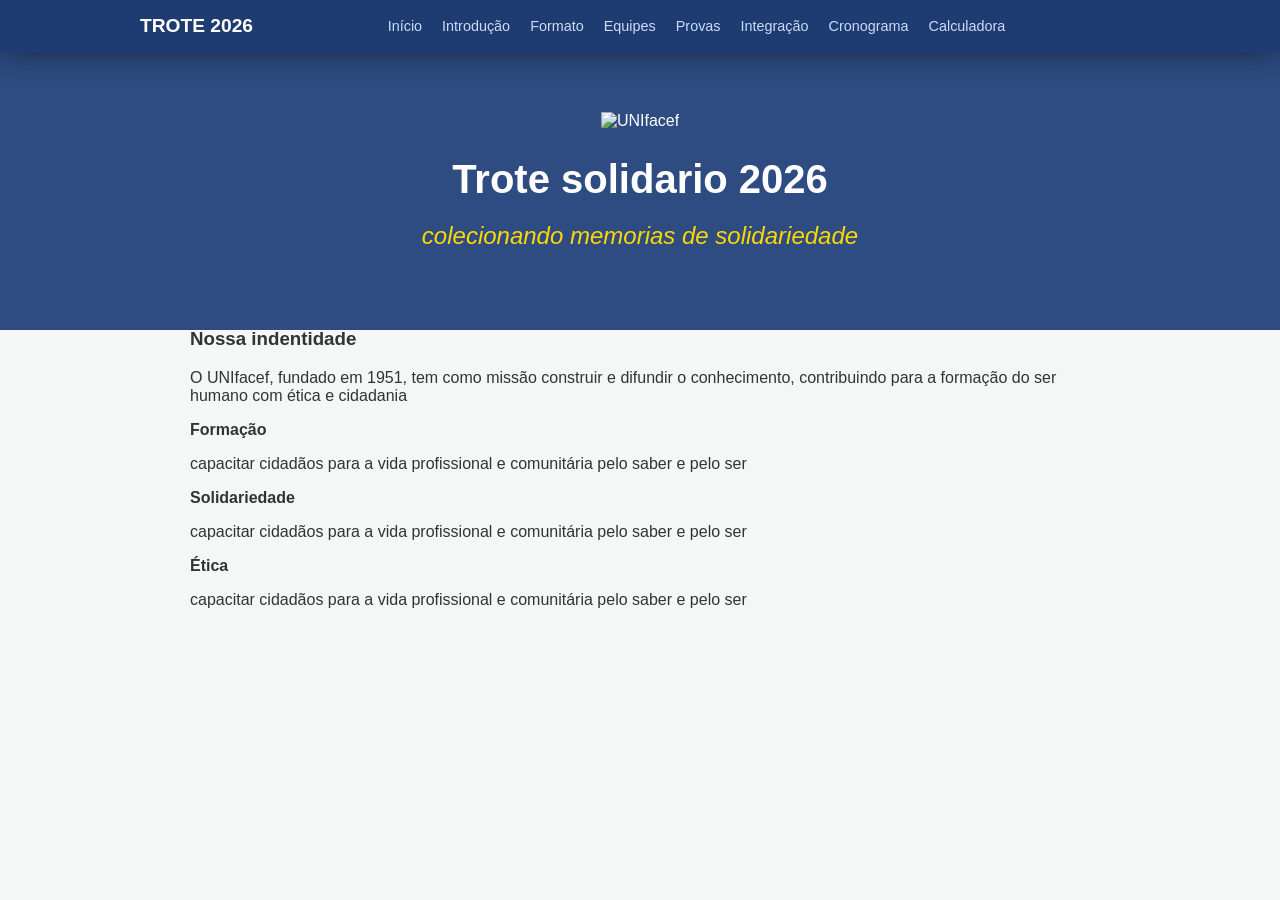
==== index.html @ 53174a30 "mudanças 1.0" ====
<!DOCTYPE html>
<html lang="pt-br">
<head>
    <meta charset="UTF-8">
    <meta name="viewport" content="width=device-width, initial-scale=1.0">
    <link rel="stylesheet" href="style.css">
    <title>Trole Facef</title>
</head>
<body>
    <nav class="Menu"> <!--menu de navegação-->
        <div class="menu-conteiner">
            <a href="index.html" class="menu-logo">Trote 2026</a>
            <ul class="lista">
                <li> <a href="index.html">Início</a></li>
                <li> <a href="introdução.html">Introdução</a></li>
                <li> <a href="formato.html">Formato</a></li>
                <li> <a href="equipes.html">Equipes</a></li>
                <li> <a href="provas.html">Provas</a></li>
                <LI> <a href="integração.html">Integração</a></LI>
                <li> <a href="cronograma.html">Cronograma</a></li>
                <li> <a href="calculadora.html">Calculadora</a></li>
            </ul>
        </div>
    </nav>
    <header><!--cabeçado lindo-->
        <div class="cabecalho">
            <img src="trote.jpeg" alt="UNIfacef" class="cabecalho-logo">
            <h1>Trote solidario 2026</h1>
            <h2>colecionando memorias de solidariedade</h2>
        </div>
    </header>
    <main class="principal"> 
        <section class="missao-valores">
        
            <h3>Nossa indentidade</h3>
            <p>O UNIfacef, fundado em 1951, tem como missão construir e difundir o conhecimento, contribuindo para a formação do ser humano com ética e cidadania</p>
        <div class="pilares-conteiner">
            <div class="pillar">
                <strong>Formação</strong>
                <p>capacitar cidadãos para a vida profissional e comunitária pelo saber e pelo ser</p>
            </div>
            
            <div class="pillar">
                <strong>Solidariedade</strong>
                <p>capacitar cidadãos para a vida profissional e comunitária pelo saber e pelo ser</p>
            </div>
   
             <div class="pillar">
                <strong>Ética</strong>
                <p>capacitar cidadãos para a vida profissional e comunitária pelo saber e pelo ser</p>
            </div>
        </div>
        </section>
        <section>

        </section>
    </main>
</body>
</html>
---- style.css ----
body {
    margin: 0;
    font-family: 'Segoe UI',sans-serif;
    background-color: #f4f7f6; color: #333;
}
.Menu {
    background-color: #1e3c72;
    padding: 15px 0;
    position: sticky; /*menu fica em cima*/
    top: 0; /*menu fica em cima*/
    z-index: 1000; /*camada mil(sempre por cima dos outros)*/
    box-shadow: 0 2px 30px rgba(0, 0, 0, 0.466); /*sombra*/
}
.menu-conteiner {
    max-width: 1000px;
    margin: 0 auto;
    display: flex;
    justify-content: space-between;
    align-items: center;
    padding: 0 20px;
}
.menu-logo {
    color: white;
    text-decoration: none;/*tira o negrito*/
    font-weight: bold; /*negrito*/
    font-size: 1.2rem;/* 1.2 vezes 16px*/
    text-transform: uppercase; /*letra maiusculo*/
}
.lista{
    list-style: none; /*remove as bolinhas*/
    margin: 0 auto;
    display: flex;
    gap: 20px;
    padding: 0;
}
.lista a{
    color: #cbdcf7;
    font-size: 0.9rem;
    font-weight: 500;
    text-decoration: none;
    transition: color 0.3s;
}
.lista a:hover {
    color: #ffffff;
}
.cabecalho {
    background-color: #2e4c82;
    color: white;
    padding: 60px 20px;
    text-align: center;
}

.cabecalho h1{
    font-size: 2.5rem;
    margin-bottom: 5px;
}

.cabecalho h2{
    font-weight: 300;
    font-style: italic;
    color: #ffd700;
}
.principal {
    max-width: 900px;
    margin: -40px auto 40px;/*sobe o bagui, altura, largura*/
    padding: 20px;
    
}
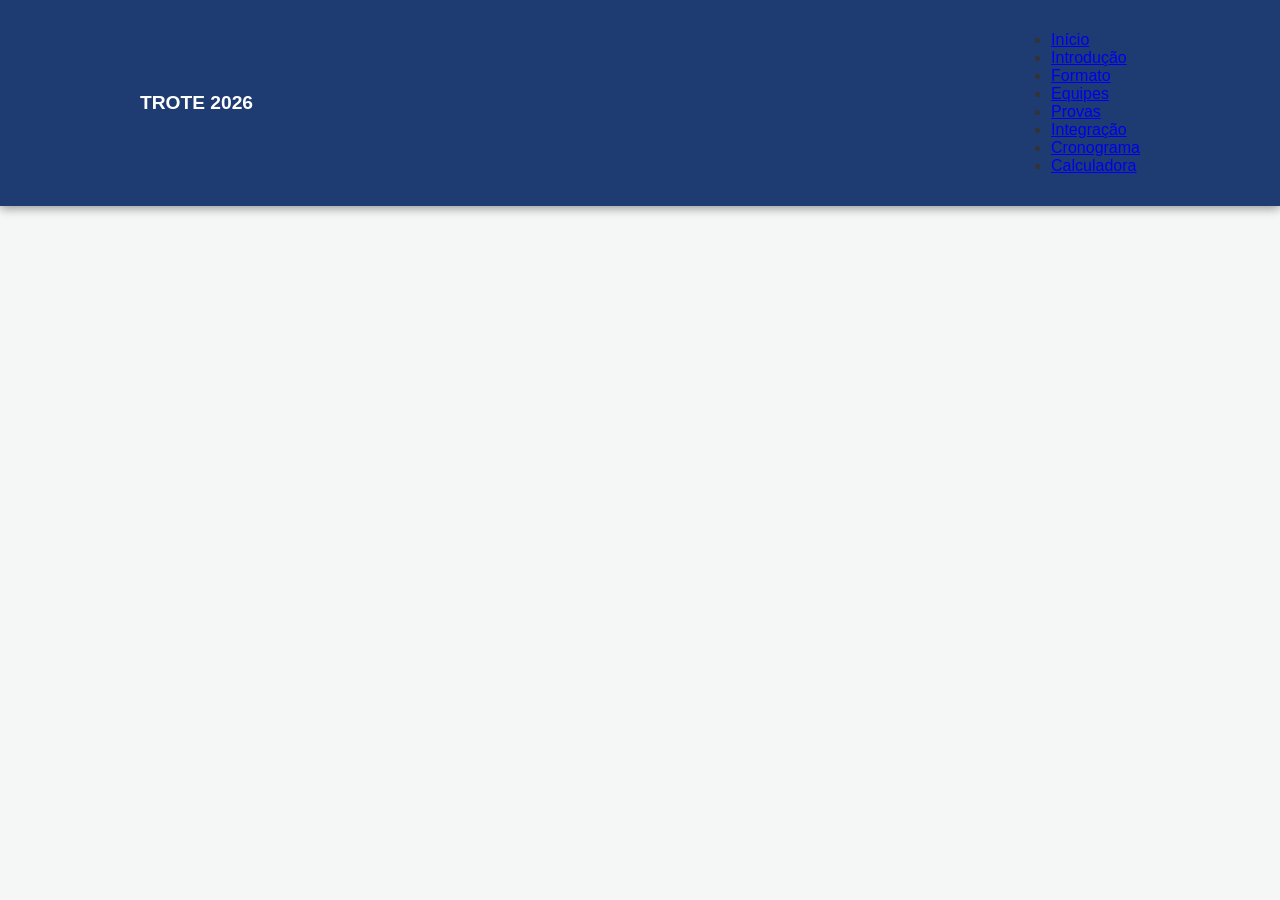
==== commit 21b235a8: "Merge branch 'master' of https://github.com/OtavioDeOctavio/001" ====
--- a/index.html
+++ b/index.html
@@ -10,8 +10,8 @@
     <nav class="Menu"> <!--menu de navegação-->
         <div class="menu-conteiner">
             <a href="index.html" class="menu-logo">Trote 2026</a>
-            <ul class="lista">
-                <li> <a href="index.html">Início</a></li>
+            <ul>
+                <li> <a href="index.html" class="">Início</a></li>
                 <li> <a href="introdução.html">Introdução</a></li>
                 <li> <a href="formato.html">Formato</a></li>
                 <li> <a href="equipes.html">Equipes</a></li>
@@ -23,33 +23,10 @@
         </div>
     </nav>
     <header><!--cabeçado lindo-->
-        <div class="cabecalho">
-            <img src="trote.jpeg" alt="UNIfacef" class="cabecalho-logo">
-            <h1>Trote solidario 2026</h1>
-            <h2>colecionando memorias de solidariedade</h2>
-        </div>
     </header>
-    <main class="principal"> 
-        <section class="missao-valores">
-        
-            <h3>Nossa indentidade</h3>
-            <p>O UNIfacef, fundado em 1951, tem como missão construir e difundir o conhecimento, contribuindo para a formação do ser humano com ética e cidadania</p>
-        <div class="pilares-conteiner">
-            <div class="pillar">
-                <strong>Formação</strong>
-                <p>capacitar cidadãos para a vida profissional e comunitária pelo saber e pelo ser</p>
-            </div>
-            
-            <div class="pillar">
-                <strong>Solidariedade</strong>
-                <p>capacitar cidadãos para a vida profissional e comunitária pelo saber e pelo ser</p>
-            </div>
-   
-             <div class="pillar">
-                <strong>Ética</strong>
-                <p>capacitar cidadãos para a vida profissional e comunitária pelo saber e pelo ser</p>
-            </div>
-        </div>
+    <main> 
+        <section>
+
         </section>
         <section>
 
--- a/style.css
+++ b/style.css
@@ -9,7 +9,7 @@
     position: sticky; /*menu fica em cima*/
     top: 0; /*menu fica em cima*/
     z-index: 1000; /*camada mil(sempre por cima dos outros)*/
-    box-shadow: 0 2px 30px rgba(0, 0, 0, 0.466); /*sombra*/
+    box-shadow: 0 2px 10px rgba(0, 0, 0, 0.426); /*sombra*/
 }
 .menu-conteiner {
     max-width: 1000px;
@@ -25,44 +25,4 @@
     font-weight: bold; /*negrito*/
     font-size: 1.2rem;/* 1.2 vezes 16px*/
     text-transform: uppercase; /*letra maiusculo*/
-}
-.lista{
-    list-style: none; /*remove as bolinhas*/
-    margin: 0 auto;
-    display: flex;
-    gap: 20px;
-    padding: 0;
-}
-.lista a{
-    color: #cbdcf7;
-    font-size: 0.9rem;
-    font-weight: 500;
-    text-decoration: none;
-    transition: color 0.3s;
-}
-.lista a:hover {
-    color: #ffffff;
-}
-.cabecalho {
-    background-color: #2e4c82;
-    color: white;
-    padding: 60px 20px;
-    text-align: center;
-}
-
-.cabecalho h1{
-    font-size: 2.5rem;
-    margin-bottom: 5px;
-}
-
-.cabecalho h2{
-    font-weight: 300;
-    font-style: italic;
-    color: #ffd700;
-}
-.principal {
-    max-width: 900px;
-    margin: -40px auto 40px;/*sobe o bagui, altura, largura*/
-    padding: 20px;
-    
 }
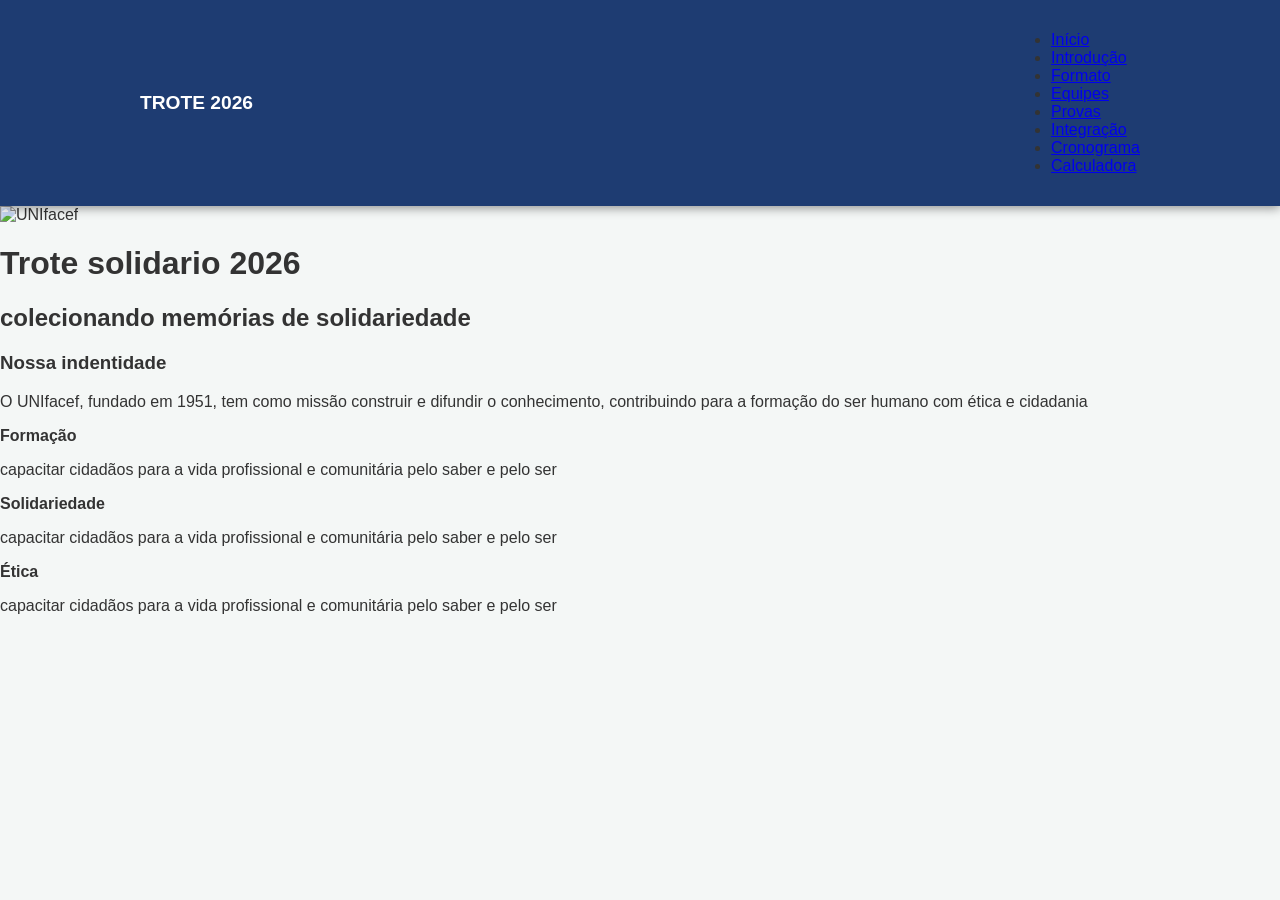
==== commit 9142cd43: "update" ====
--- a/index.html
+++ b/index.html
@@ -10,8 +10,8 @@
     <nav class="Menu"> <!--menu de navegação-->
         <div class="menu-conteiner">
             <a href="index.html" class="menu-logo">Trote 2026</a>
-            <ul>
-                <li> <a href="index.html" class="">Início</a></li>
+            <ul class="lista">
+                <li> <a href="index.html">Início</a></li>
                 <li> <a href="introdução.html">Introdução</a></li>
                 <li> <a href="formato.html">Formato</a></li>
                 <li> <a href="equipes.html">Equipes</a></li>
@@ -23,10 +23,33 @@
         </div>
     </nav>
     <header><!--cabeçado lindo-->
+        <div class="cabecalho">
+            <img src="trote.jpeg" alt="UNIfacef" class="cabecalho-logo">
+            <h1>Trote solidario 2026</h1>
+            <h2>colecionando memórias de solidariedade</h2>
+        </div>
     </header>
-    <main> 
-        <section>
-
+    <main class="principal"> 
+        <section class="missao-valores">
+        
+            <h3>Nossa indentidade</h3>
+            <p>O UNIfacef, fundado em 1951, tem como missão construir e difundir o conhecimento, contribuindo para a formação do ser humano com ética e cidadania</p>
+        <div class="pilares-conteiner">
+            <div class="pillar">
+                <strong>Formação</strong>
+                <p>capacitar cidadãos para a vida profissional e comunitária pelo saber e pelo ser</p>
+            </div>
+            
+            <div class="pillar">
+                <strong>Solidariedade</strong>
+                <p>capacitar cidadãos para a vida profissional e comunitária pelo saber e pelo ser</p>
+            </div>
+   
+             <div class="pillar">
+                <strong>Ética</strong>
+                <p>capacitar cidadãos para a vida profissional e comunitária pelo saber e pelo ser</p>
+            </div>
+        </div>
         </section>
         <section>
 
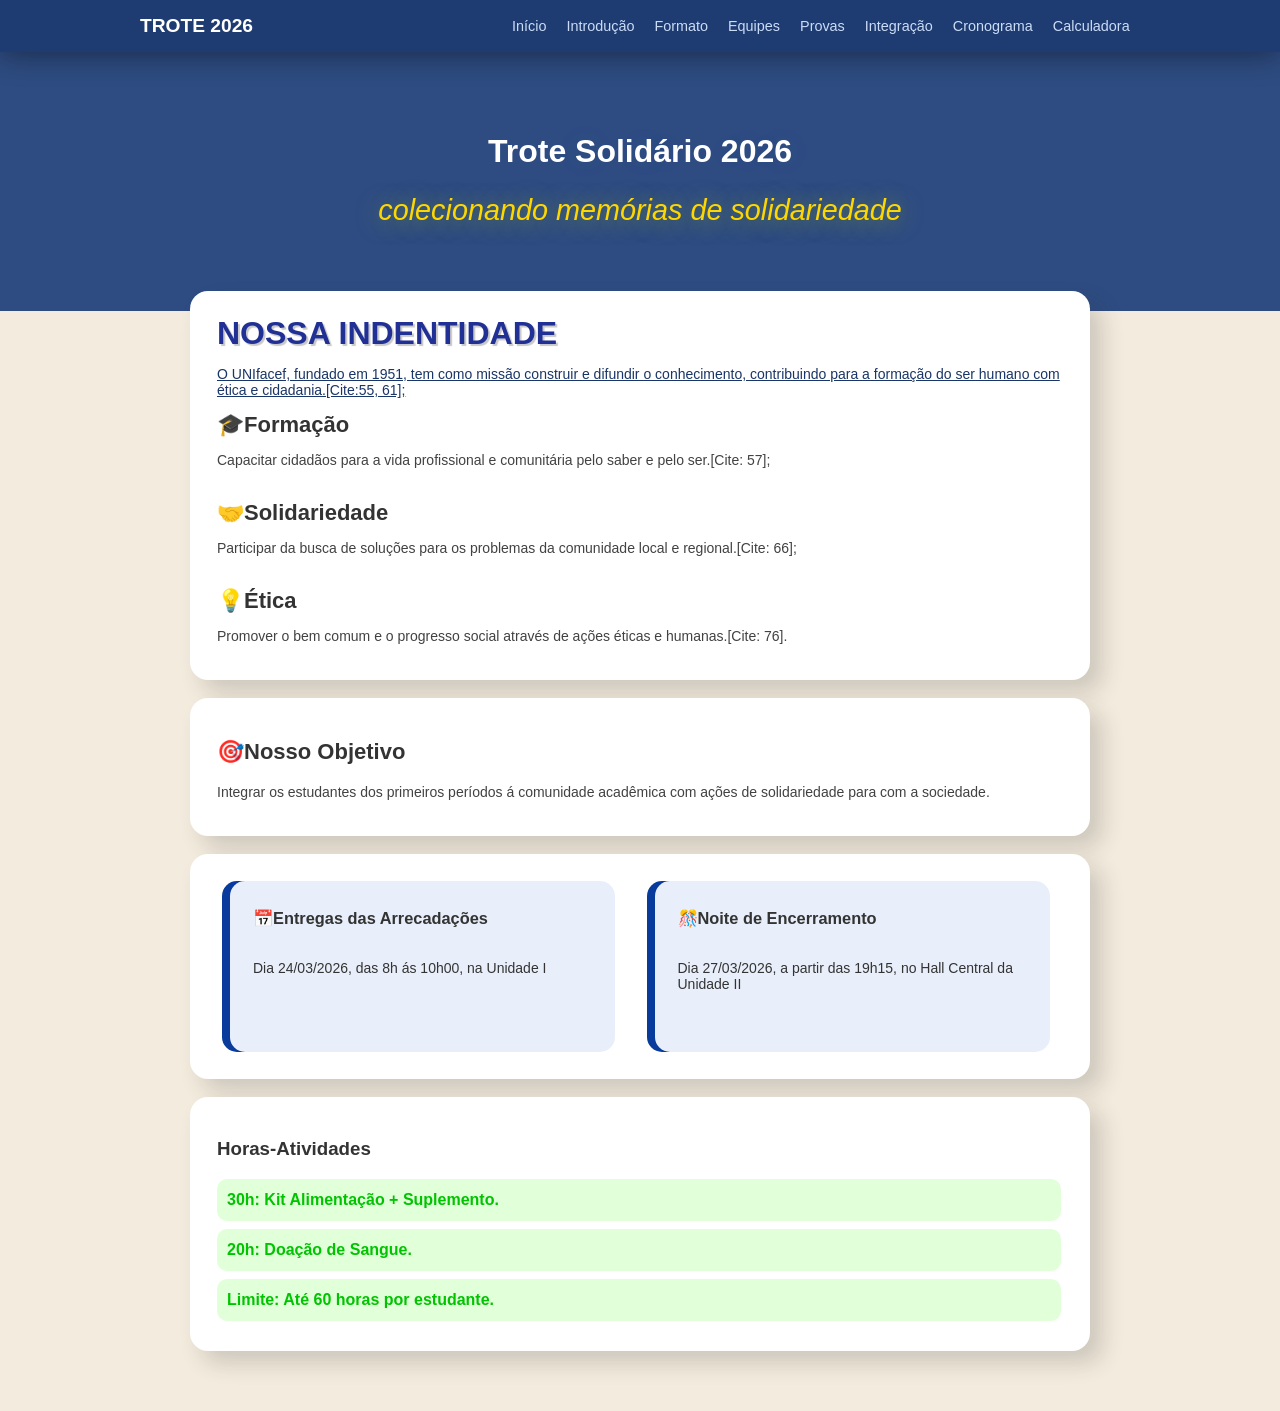
==== commit f8a7c24d: "tarefa1.0" ====
--- a/index.html
+++ b/index.html
@@ -24,35 +24,75 @@
     </nav>
     <header><!--cabeçado lindo-->
         <div class="cabecalho">
-            <img src="trote.jpeg" alt="UNIfacef" class="cabecalho-logo">
-            <h1>Trote solidario 2026</h1>
+            <h1>Trote Solidário 2026</h1>
             <h2>colecionando memórias de solidariedade</h2>
         </div>
+
     </header>
     <main class="principal"> 
         <section class="missao-valores">
-        
-            <h3>Nossa indentidade</h3>
-            <p>O UNIfacef, fundado em 1951, tem como missão construir e difundir o conhecimento, contribuindo para a formação do ser humano com ética e cidadania</p>
+            <div class="pillar1">
+            <h3><strong>Nossa indentidade</strong></h3>
+            <p>O UNIfacef, fundado em 1951, tem como missão construir e difundir o conhecimento, contribuindo para a formação do ser humano com ética e cidadania.[Cite:55, 61];</p>
+            </div>
         <div class="pilares-conteiner">
             <div class="pillar">
-                <strong>Formação</strong>
-                <p>capacitar cidadãos para a vida profissional e comunitária pelo saber e pelo ser</p>
-            </div>
+                
+                <strong>🎓Formação</strong>
+                <p>Capacitar cidadãos para a vida profissional e comunitária pelo saber e pelo ser.[Cite: 57];</p>
+               
+            </div><br>
             
             <div class="pillar">
-                <strong>Solidariedade</strong>
-                <p>capacitar cidadãos para a vida profissional e comunitária pelo saber e pelo ser</p>
-            </div>
+                <strong>🤝Solidariedade</strong>
+                <p>Participar da busca de soluções para os problemas da comunidade local e regional.[Cite: 66];</p>
+            </div><br>
    
              <div class="pillar">
-                <strong>Ética</strong>
-                <p>capacitar cidadãos para a vida profissional e comunitária pelo saber e pelo ser</p>
+                <strong>💡Ética</strong>
+                <p>Promover o bem comum e o progresso social através de ações éticas e humanas.[Cite: 76].</p>
             </div>
         </div>
         </section>
-        <section>
+            <br>
+        <section class="objetivo1">
+            <div class="onjetivoh3">
+                <h3><strong>🎯Nosso Objetivo</strong></h3>
+                <p>
+                    Integrar os estudantes dos primeiros períodos á comunidade acadêmica com ações de solidariedade para com a sociedade.
+                </p>
+            </div>
+            
+        </section>
+        <br> 
+        <section class="datas1">
+            <div class="datas2">
+                <h3><strong>📅Entregas das Arrecadações</strong></h3><br>
+                Dia 24/03/2026, das 8h ás 10h00, na Unidade I
+                <br><br><br><br>
 
+            </div>
+            <div class="datas3">
+                <h3><strong>🎊Noite de Encerramento</strong></h3><br>
+                Dia 27/03/2026, a partir das 19h15, no Hall Central da Unidade II<br><br><br><br>
+            </div>
+        </section>
+        <br>
+        <section class="quando">
+            <div class="quando1">
+                <h3>Horas-Atividades</h3>
+
+            <div class="quando2">
+                <p>30h: Kit Alimentação + Suplemento.</p>
+            </div>
+
+            <div class="quando3">
+                <p>20h: Doação de Sangue.</p>
+            </div>
+
+            <div class="quando4">
+                <p>Limite: Até 60 horas por estudante.</p>
+            </div>
         </section>
     </main>
 </body>
--- a/style.css
+++ b/style.css
@@ -1,7 +1,7 @@
 body {
     margin: 0;
     font-family: 'Segoe UI',sans-serif;
-    background-color: #f4f7f6; color: #333;
+    background-color: rgb(243, 235, 221); color: #333;
 }
 .Menu {
     background-color: #1e3c72;
@@ -9,7 +9,7 @@
     position: sticky; /*menu fica em cima*/
     top: 0; /*menu fica em cima*/
     z-index: 1000; /*camada mil(sempre por cima dos outros)*/
-    box-shadow: 0 2px 10px rgba(0, 0, 0, 0.426); /*sombra*/
+    box-shadow: 0 2px 30px rgba(0, 0, 0, 0.466); /*sombra*/
 }
 .menu-conteiner {
     max-width: 1000px;
@@ -25,4 +25,163 @@
     font-weight: bold; /*negrito*/
     font-size: 1.2rem;/* 1.2 vezes 16px*/
     text-transform: uppercase; /*letra maiusculo*/
+}
+.lista{
+    position: absolute;
+    list-style: none; /*remove as bolinhas*/
+    margin: 0 auto;
+    display: flex;
+    gap: 20px;
+    padding: 0;
+    left: 40%;
+}
+.lista a{
+    color: #cbdcf7;
+    font-size: 0.9rem;
+    font-weight: 500;
+    text-decoration: none;
+    transition: color 0.3s;
+}
+.lista a:hover {
+    color: #ffffff;
+}
+.cabecalho {
+    background-color: #2e4c82;
+    color: white;
+    padding: 60px 20px;
+    text-align: center;
+    
+}
+
+.cabecalho h1{
+    font-size: 2rem;
+    margin-bottom: 5px;
+    text-shadow: 0 0 63px #cad7ed23;
+}
+
+.cabecalho h2{
+    font-weight: 300;
+    font-style: italic;
+    color: #ffd700;
+    text-shadow: 0 2px 22px #b6c70284;
+    font-size: 1.8rem;
+    
+}
+.principal {
+    max-width: 900px;
+    margin: -40px auto 40px;/*sobe o bagui, altura, largura*/
+    padding: 20px;
+    
+}
+.cabecalho-logo{
+    width: auto;
+    height: 180px;
+    border-radius: 15px;
+    box-shadow: 0 0 63px #22232518;
+    
+}
+
+
+
+/*---------------------------separação-----------------------------*/
+
+.missao-valores{
+    background: white;
+    padding: 22px 27px;
+    border-radius: 18px;
+    box-shadow: 12px 12px 22px #33333332;
+}
+.pillar strong{
+    font-size: 22px;
+    padding: 0;
+    margin: 0;
+    font-family: 'Segoe UI', Tahoma, Geneva, Verdana, sans-serif;
+    
+}
+p{
+    font-family: Arial, Helvetica, sans-serif;
+    color: #424242;
+    font-size: 14px;
+}
+.missao-valores h3{
+    font-size: 32px;
+    text-transform: uppercase;
+    margin-bottom: 0;
+    margin-top: 2px;
+    color: #203095;
+    text-shadow: 2px 2px 1px #2f2f2f43;
+}
+.pillar1 p{
+    color: #1a3567;
+    text-decoration: underline;
+}
+.objetivo1{
+    
+    background: white;
+    padding: 22px 27px;
+    border-radius: 18px;
+    box-shadow: 12px 12px 22px #33333332;
+}
+.objetivo1 strong{
+    font-size: 22px;
+}
+.datas1{
+    background: white;
+    padding: 27px 20px;
+    border-radius: 18px;
+    box-shadow: 12px 12px 22px #33333332;
+    display: flex;
+}
+.datas2{
+    font-size: 14px;
+    background-color: #e9effa; 
+    width: 380px;
+    border-radius: 15px;
+    padding: 12px 23px;
+    padding-right: 12px;
+    margin: 0 20px;
+    box-shadow: -8px 0 0 #083b9c; 
+}
+.datas3{
+    font-size: 14px;
+    background-color: #e9effa; 
+    width: 380px;
+    border-radius: 15px;
+    padding: 12px 23px;
+    margin: 0 20px;
+    box-shadow: -8px 0 0 #083b9c;
+}
+.quando{
+    background: white;
+    padding: 22px 27px;
+    border-radius: 18px;
+    box-shadow: 12px 12px 22px #33333332;
+    display: flex;
+}
+.quando2{
+    background-color: rgb(225, 255, 217);
+    font-weight: 600;
+    width: 840px;
+    padding: 0 2px;
+    border-radius: 10px;
+}
+.quando p{
+    color: rgb(1, 196, 1);
+    font-size: 16px;
+    margin: 8px;
+    padding: 12px 0;
+}
+.quando3{
+    background-color: rgb(225, 255, 217);
+    font-weight: 600;
+    width: 840px;
+    padding: 0 2px;
+    border-radius: 10px;
+}
+.quando4{
+    background-color: rgb(225, 255, 217);
+    font-weight: 600;
+    width: 840px;
+    padding: 0 2px;
+    border-radius: 10px;
 }
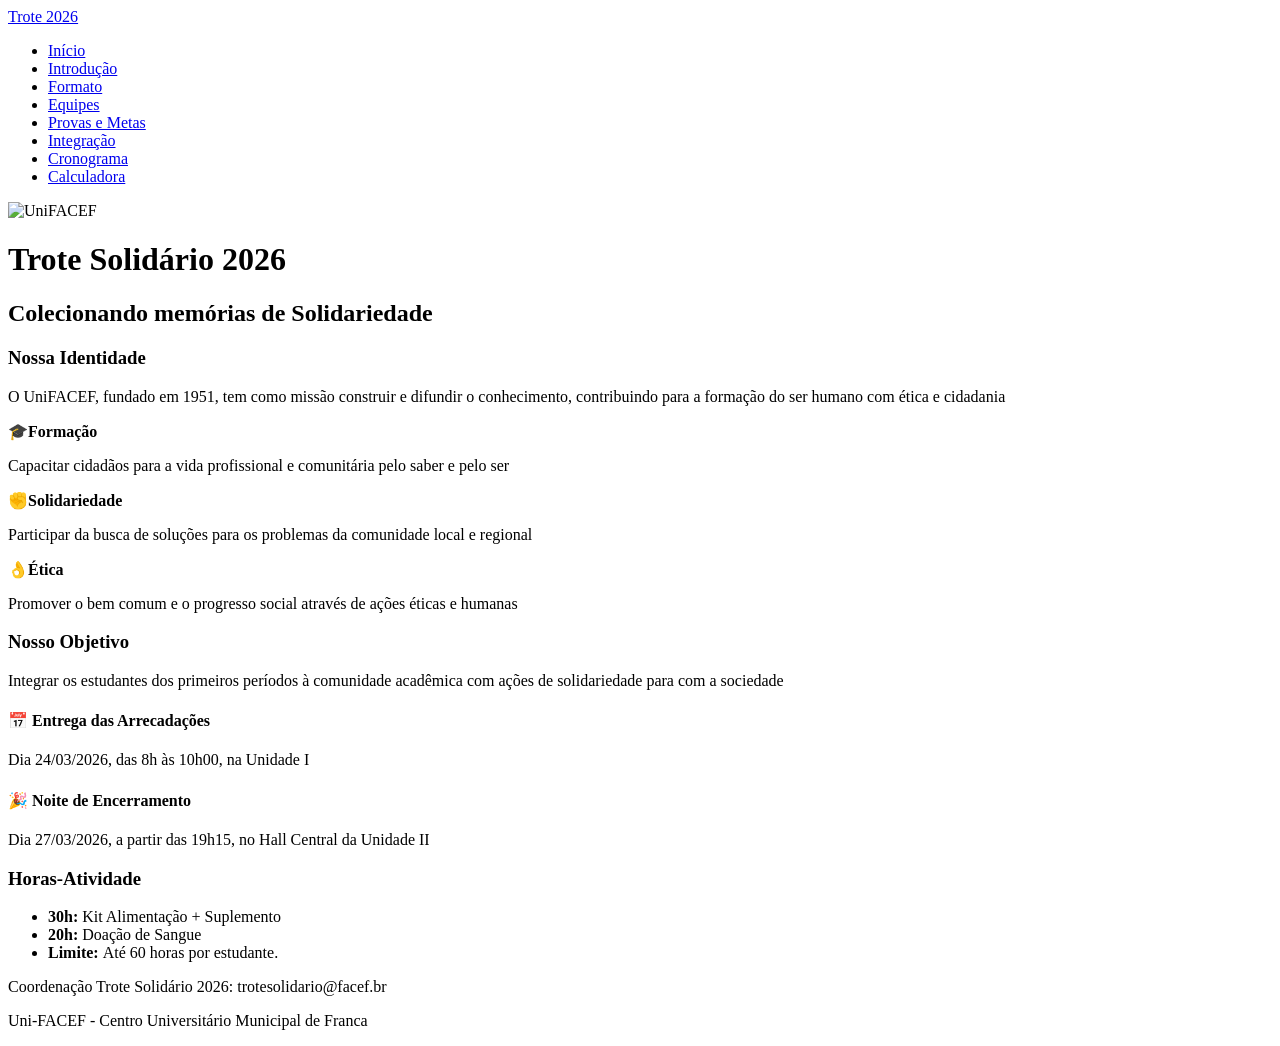
==== commit 9e9121da: "2.0" ====
--- a/index.html
+++ b/index.html
@@ -1,99 +1,81 @@
 <!DOCTYPE html>
 <html lang="pt-br">
-<head>
-    <meta charset="UTF-8">
-    <meta name="viewport" content="width=device-width, initial-scale=1.0">
-    <link rel="stylesheet" href="style.css">
-    <title>Trole Facef</title>
-</head>
-<body>
-    <nav class="Menu"> <!--menu de navegação-->
-        <div class="menu-conteiner">
-            <a href="index.html" class="menu-logo">Trote 2026</a>
-            <ul class="lista">
-                <li> <a href="index.html">Início</a></li>
-                <li> <a href="introdução.html">Introdução</a></li>
-                <li> <a href="formato.html">Formato</a></li>
-                <li> <a href="equipes.html">Equipes</a></li>
-                <li> <a href="provas.html">Provas</a></li>
-                <LI> <a href="integração.html">Integração</a></LI>
-                <li> <a href="cronograma.html">Cronograma</a></li>
-                <li> <a href="calculadora.html">Calculadora</a></li>
-            </ul>
-        </div>
-    </nav>
-    <header><!--cabeçado lindo-->
-        <div class="cabecalho">
-            <h1>Trote Solidário 2026</h1>
-            <h2>colecionando memórias de solidariedade</h2>
-        </div>
-
-    </header>
-    <main class="principal"> 
-        <section class="missao-valores">
-            <div class="pillar1">
-            <h3><strong>Nossa indentidade</strong></h3>
-            <p>O UNIfacef, fundado em 1951, tem como missão construir e difundir o conhecimento, contribuindo para a formação do ser humano com ética e cidadania.[Cite:55, 61];</p>
+    <head>
+        <title> Trote Solidário </title>
+        <meta charset="UTF-8">
+        <link rel="stylesheet" href="styles.css">
+    </head>
+    <body>
+        <nav class="menu"> <!-- Menu de navegação -->
+            <div class="menu-container">
+                <a href="index.html" class="menu-logo"> Trote 2026 </a>
+                <ul class="lista">
+                    <li> <a href="index.html"> Início </a> </li>
+                    <li> <a href="introducao.html"> Introdução </a> </li>
+                    <li> <a href="formato.html"> Formato </a> </li>
+                    <li> <a href="equipes.html"> Equipes </a> </li>
+                    <li> <a href="provas.html"> Provas e Metas </a> </li>
+                    <li> <a href="integracao.html"> Integração </a> </li>
+                    <li> <a href="cronograma.html"> Cronograma </a> </li>
+                    <li> <a href="calculadora.html"> Calculadora </a> </li>
+                </ul>
             </div>
-        <div class="pilares-conteiner">
-            <div class="pillar">
-                
-                <strong>🎓Formação</strong>
-                <p>Capacitar cidadãos para a vida profissional e comunitária pelo saber e pelo ser.[Cite: 57];</p>
-               
-            </div><br>
-            
-            <div class="pillar">
-                <strong>🤝Solidariedade</strong>
-                <p>Participar da busca de soluções para os problemas da comunidade local e regional.[Cite: 66];</p>
-            </div><br>
-   
-             <div class="pillar">
-                <strong>💡Ética</strong>
-                <p>Promover o bem comum e o progresso social através de ações éticas e humanas.[Cite: 76].</p>
-            </div>
-        </div>
-        </section>
-            <br>
-        <section class="objetivo1">
-            <div class="onjetivoh3">
-                <h3><strong>🎯Nosso Objetivo</strong></h3>
-                <p>
-                    Integrar os estudantes dos primeiros períodos á comunidade acadêmica com ações de solidariedade para com a sociedade.
-                </p>
-            </div>
-            
-        </section>
-        <br> 
-        <section class="datas1">
-            <div class="datas2">
-                <h3><strong>📅Entregas das Arrecadações</strong></h3><br>
-                Dia 24/03/2026, das 8h ás 10h00, na Unidade I
-                <br><br><br><br>
-
-            </div>
-            <div class="datas3">
-                <h3><strong>🎊Noite de Encerramento</strong></h3><br>
-                Dia 27/03/2026, a partir das 19h15, no Hall Central da Unidade II<br><br><br><br>
-            </div>
-        </section>
-        <br>
-        <section class="quando">
-            <div class="quando1">
-                <h3>Horas-Atividades</h3>
-
-            <div class="quando2">
-                <p>30h: Kit Alimentação + Suplemento.</p>
+        </nav>
+        <header class="cabecalho">
+            <div class="cabecalho-container">
+                <img src="trote.png" alt="UniFACEF" class="cabecalho-logo"/>
+                <h1> Trote Solidário 2026 </h1>
+                <h2> Colecionando memórias de Solidariedade </h2>
             </div>
 
-            <div class="quando3">
-                <p>20h: Doação de Sangue.</p>
-            </div>
-
-            <div class="quando4">
-                <p>Limite: Até 60 horas por estudante.</p>
-            </div>
-        </section>
-    </main>
-</body>
+        </header>
+        <main class="principal">
+            <section>
+                <h3> Nossa Identidade </h3>
+                <p> O UniFACEF, fundado em 1951, tem como missão construir e difundir o conhecimento, contribuindo para a formação do ser humano com ética e cidadania </p>
+                <div class="pilares-container">
+                    <div class="pilar"> 
+                        <strong> 🎓Formação </strong>
+                        <p> Capacitar cidadãos para a vida profissional e comunitária pelo saber e pelo ser </p>
+                    </div>
+                    <div class="pilar"> 
+                        <strong> ✊Solidariedade </strong>
+                        <p> Participar da busca de soluções para os problemas da comunidade local e regional </p>
+                    </div>
+                    <div class="pilar"> 
+                        <strong> 👌Ética </strong>
+                        <p> Promover o bem comum e o progresso social através de ações éticas e humanas </p>
+                    </div>
+                </div>
+            </section>
+            <section>
+                <h3> Nosso Objetivo </h3>
+                <p> 
+                    Integrar os estudantes dos primeiros períodos à comunidade acadêmica com ações de solidariedade para com a sociedade 
+                </p>
+            </section>
+            <section class="importante">
+                <div class="card-meta"> 
+                    <h4> 📅 Entrega das Arrecadações </h4>
+                    <p> Dia 24/03/2026, das 8h às 10h00, na Unidade I </p>
+                </div>
+                <div class="card-meta">
+                    <h4> 🎉 Noite de Encerramento </h4>
+                    <p> Dia 27/03/2026, a partir das 19h15, no Hall Central da Unidade II </p>
+                </div>    
+            </section>
+            <section class="recompensas">
+                <h3> Horas-Atividade </h3>
+                <ul>
+                    <li> <strong> 30h: </strong> Kit Alimentação + Suplemento </li> 
+                    <li> <strong> 20h: </strong>  Doação de Sangue </li> 
+                    <li> <strong> Limite:  </strong>  Até 60 horas por estudante. </li> 
+                </ul> 
+            </section>
+        </main>
+        <footer class="rodape">
+            <p> Coordenação Trote Solidário 2026: trotesolidario@facef.br </p>
+            <p> Uni-FACEF - Centro Universitário Municipal de Franca </p>
+        </footer>
+    </body>
 </html>
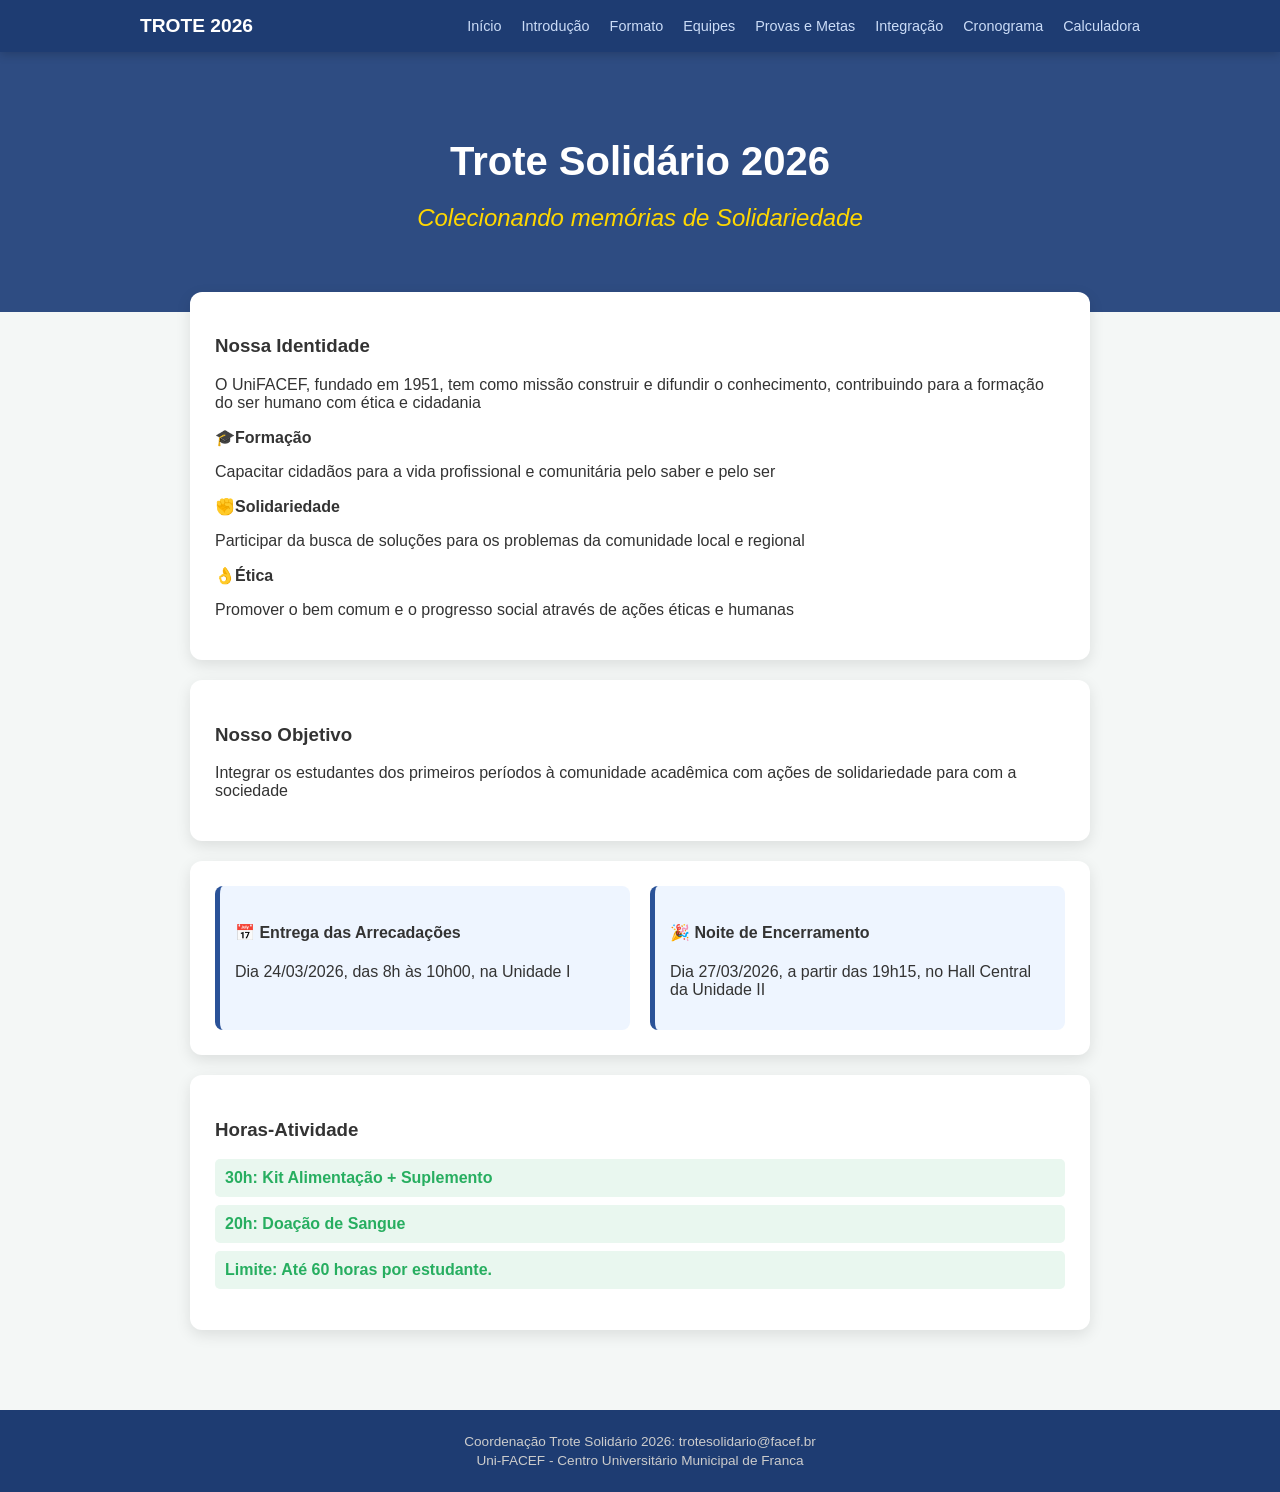
==== commit 793c2946: "arrumei o styles.css" ====
--- a/index.html
+++ b/index.html
@@ -23,7 +23,6 @@
         </nav>
         <header class="cabecalho">
             <div class="cabecalho-container">
-                <img src="trote.png" alt="UniFACEF" class="cabecalho-logo"/>
                 <h1> Trote Solidário 2026 </h1>
                 <h2> Colecionando memórias de Solidariedade </h2>
             </div>
--- a/styles.css
+++ b/styles.css
@@ -0,0 +1,267 @@
+body {
+    margin: 0;
+    font-family: 'Segoe UI', sans-serif;
+    background-color: #f4f7f6;
+    color: #333;
+}
+
+.menu {
+    background-color: #1e3c72;
+    padding: 15px 0;
+    position: sticky;
+    top: 0;
+    z-index: 1000;
+    box-shadow: 0 2px 10px rgba(0,0,0,0.2);
+}
+
+.menu-container{
+    max-width: 1000px;
+    margin: 0 auto;
+    display: flex;
+    justify-content: space-between;
+    align-items: center;
+    padding: 0 20px;
+}
+
+.menu-logo{
+    color: white;
+    text-decoration: none;
+    font-weight: bold;
+    font-size: 1.2rem;
+    text-transform: uppercase;
+}
+
+.lista {
+    list-style: none;
+    display: flex;
+    gap: 20px;
+    margin: 0;
+    padding: 0;
+}
+
+.lista a{
+    color: #CBDCF7;
+    text-decoration: none;
+    font-size: 0.9rem;
+    font-weight: 500;
+    transition: color 0.3s;
+}
+
+.lista a:hover {
+    color: #ffffff;
+}
+
+.cabecalho {
+    background-color: #2e4c82;
+    color: white;
+    padding: 60px 20px;
+    text-align: center;
+}
+
+.cabecalho h1{
+    font-size: 2.5rem;
+    margin-bottom: 5px;
+}
+
+.cabecalho h2{
+    font-weight: 300;
+    font-style: italic;
+    color: #ffd700;
+}
+
+.principal{
+    max-width: 900px;
+    margin: -40px auto 40px;
+    padding: 20px;
+}
+
+section {
+    background: white;
+    margin-bottom: 20px;
+    padding: 25px;
+    border-radius: 12px;
+    box-shadow: 0 5px 15px rgba(0,0,0,0.1);
+}
+
+.importante {
+    display: flex;
+    gap: 20px;
+}
+
+.card-meta {
+    flex: 1;
+    background: #eef5ff;
+    padding: 15px;
+    border-left: 5px solid #2a5298;
+    border-radius: 8px;
+}
+
+.recompensas ul {
+    list-style: none;
+    padding: 0;
+}
+
+.recompensas li {
+    background: #e9f7ef;
+    margin: 8px 0;
+    padding: 10px;
+    border-radius: 5px;
+    color: #27ae60;
+    font-weight: bold;
+}
+
+.texto-introducao p {
+    line-height: 1.6;
+    margin-bottom: 20px;
+    text-align: justify;
+}
+
+.lista-valores {
+    list-style: none;
+    padding: 0;
+}
+
+.lista-valores li {
+    background: #eef5ff;
+    padding: 15px;
+    margin-bottom: 10px;
+    border-radius: 8px;
+    border-left: 5px solid #1e3c72;
+}
+
+table {
+    width: 100%;
+    border-collapse: collapse;
+    margin-top: 20px;
+    background-color: white;
+}
+
+th, td {
+    padding: 15px;
+    border-bottom: 1px solid #ddd;
+    text-align: left;
+}
+
+th {
+    background-color: #1e3c72;
+    color: white;
+}
+
+.box-amarela {
+    background-color: #ffd700;
+    width: 25px;
+    height: 25px;
+    border-radius: 4px;
+}
+.principal-provas {
+    max-width: 900px;
+    margin: 0 auto 40px;
+    padding: 30px 20px 20px;
+}
+
+.prova-card {
+    background: white;
+    margin-bottom: 20px;
+    padding: 25px;
+    border-radius: 12px;
+    box-shadow: 0 5px 15px rgba(0, 0, 0, 0.1);
+    border-left: 6px solid transparent;
+}
+
+.prova-card h3 {
+    margin-top: 0;
+    margin-bottom: 10px;
+    font-size: 1.2rem;
+    color: #1e3c72;
+}
+
+.prova-card h4 {
+    margin-top: 25px;
+    margin-bottom: 8px;
+    font-size: 1rem;
+    color: #1e3c72;
+}
+
+.borda-verde {
+    border-left-color: #27ae60;
+}
+
+.borda-vermelha {
+    border-left-color: #e74c3c;
+}
+
+.borda-amarela {
+    border-left-color: #f0c040;
+}
+
+.borda-neutra {
+    border-left-color: #2a5298;
+}
+
+.box-kit {
+    background-color: #fffbe6;
+    border: 2px dashed #f0c040;
+    border-radius: 8px;
+    padding: 15px 20px;
+    margin: 15px 0;
+}
+
+.lista-kit {
+    list-style: none;
+    padding: 0;
+    margin: 0;
+}
+
+.lista-kit li {
+    padding: 6px 0;
+    color: #27ae60;
+    font-weight: 500;
+    font-size: 0.95rem;
+}
+
+.lista-info {
+    list-style: none;
+    padding: 0;
+    margin: 12px 0;
+}
+
+.lista-info li {
+    padding: 8px 10px;
+    margin-bottom: 8px;
+    border-radius: 6px;
+    font-size: 0.93rem;
+    line-height: 1.5;
+}
+
+.info-verde {
+    background-color: #eafaf1;
+    color: #1e8449;
+}
+
+.info-amarela {
+    background-color: #fef9e7;
+    color: #b7950b;
+}
+
+.info-azul {
+    background-color: #eef5ff;
+    color: #1a4a8a;
+}
+
+.info-medalha {
+    background-color: #f5f5f5;
+    color: #555;
+}
+
+.rodape {
+    background-color: #1e3c72;
+    color: #ccc;
+    text-align: center;
+    padding: 20px;
+    font-size: 0.85rem;
+    margin-top: 30px;
+}
+
+.rodape p {
+    margin: 4px 0;
+}
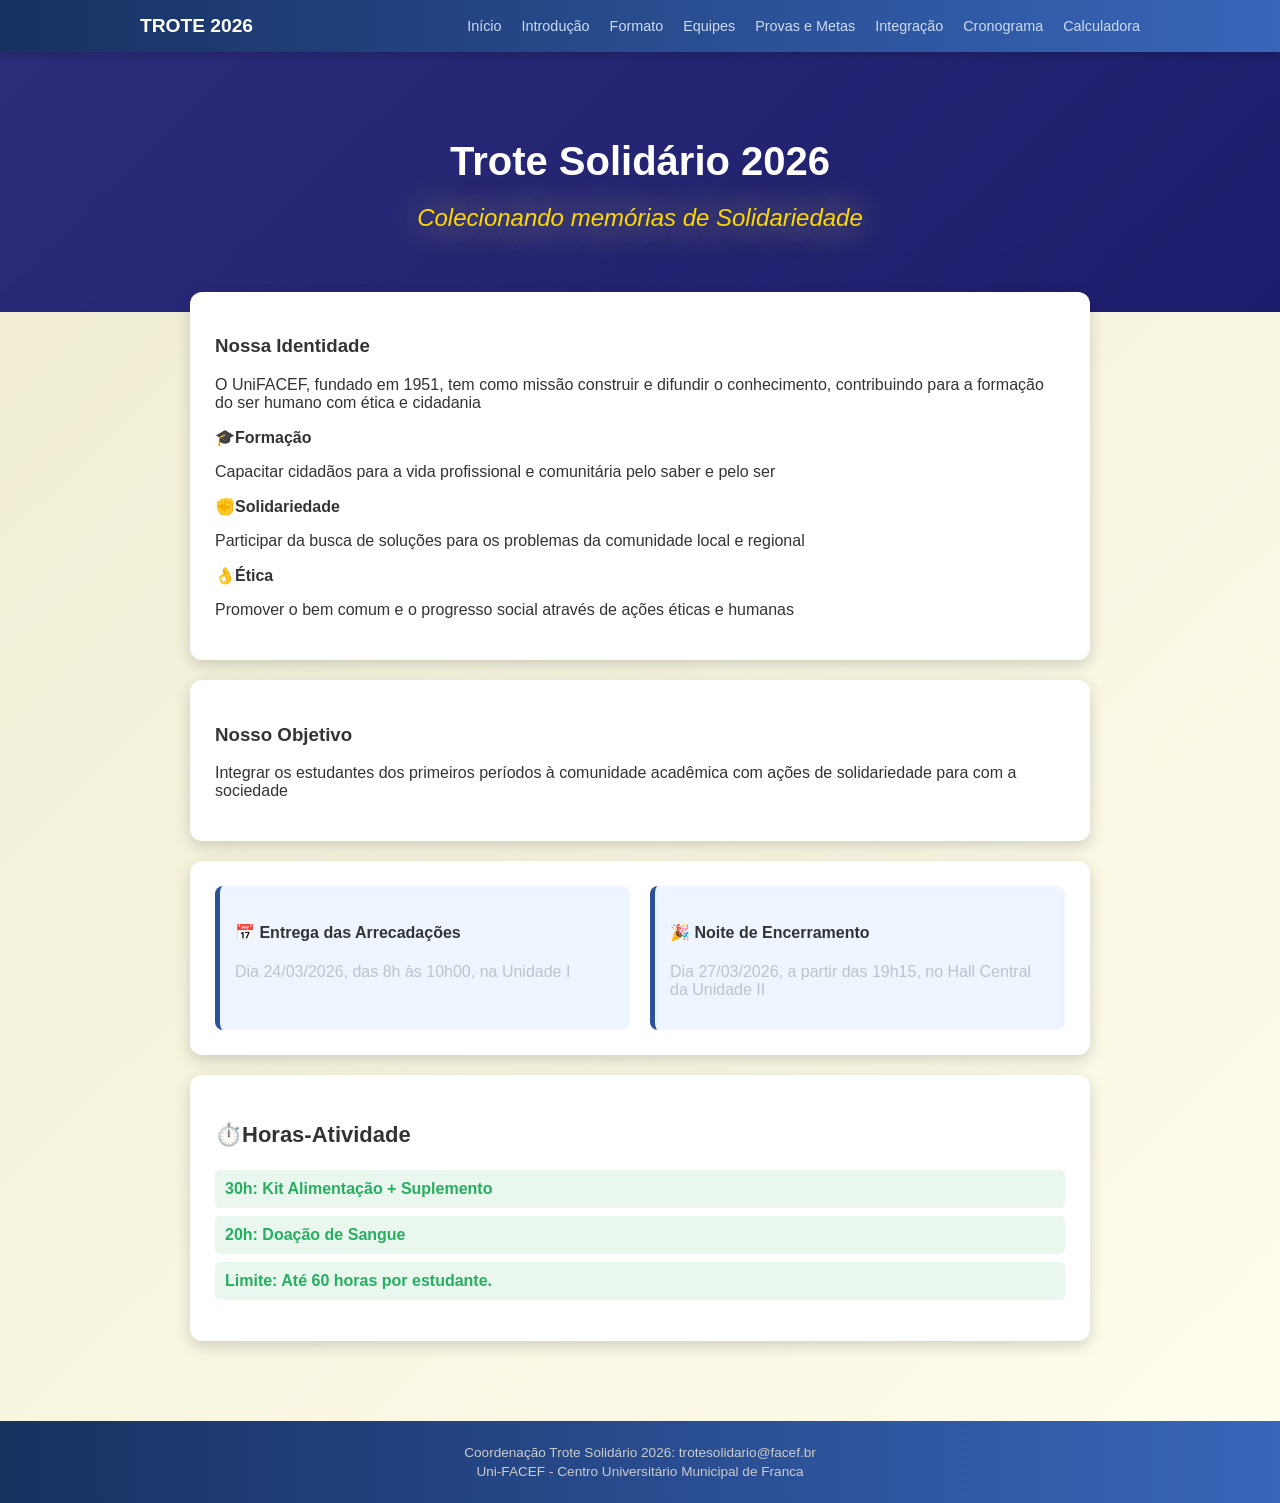
==== commit ce452b7c: "styles 2.1" ====
--- a/index.html
+++ b/index.html
@@ -64,7 +64,7 @@
                 </div>    
             </section>
             <section class="recompensas">
-                <h3> Horas-Atividade </h3>
+                <h3> ⏱️Horas-Atividade </h3>
                 <ul>
                     <li> <strong> 30h: </strong> Kit Alimentação + Suplemento </li> 
                     <li> <strong> 20h: </strong>  Doação de Sangue </li> 
--- a/styles.css
+++ b/styles.css
@@ -1,12 +1,13 @@
 body {
     margin: 0;
     font-family: 'Segoe UI', sans-serif;
-    background-color: #f4f7f6;
+    background: linear-gradient(136deg, #efecd2, #fffdec);
     color: #333;
 }
 
 .menu {
-    background-color: #1e3c72;
+    /*background-color: #1e3c72;  #1e3c72 */
+    background: linear-gradient(90deg, #173161, #3966ba);
     padding: 15px 0;
     position: sticky;
     top: 0;
@@ -37,9 +38,11 @@
     gap: 20px;
     margin: 0;
     padding: 0;
+    transition: 1s ease-in-out;
 }
 
 .lista a{
+    
     color: #CBDCF7;
     text-decoration: none;
     font-size: 0.9rem;
@@ -49,10 +52,11 @@
 
 .lista a:hover {
     color: #ffffff;
+    text-shadow: 1px 1px 22px #ffffff38;
 }
 
 .cabecalho {
-    background-color: #2e4c82;
+    background: linear-gradient(136deg, rgb(45, 44, 122) ,rgb(28, 28, 108));
     color: white;
     padding: 60px 20px;
     text-align: center;
@@ -67,6 +71,7 @@
     font-weight: 300;
     font-style: italic;
     color: #ffd700;
+    text-shadow: 0 0 42px rgb(226, 238, 123);
 }
 
 .principal{
@@ -80,7 +85,7 @@
     margin-bottom: 20px;
     padding: 25px;
     border-radius: 12px;
-    box-shadow: 0 5px 15px rgba(0,0,0,0.1);
+    box-shadow: 0 5px 15px rgba(0, 0, 0, 0.164);
 }
 
 .importante {
@@ -94,6 +99,18 @@
     padding: 15px;
     border-left: 5px solid #2a5298;
     border-radius: 8px;
+    transition: 0.5s;
+}
+.card-meta:hover{
+    transform: scale(1.05);
+}
+.card-meta p{
+    opacity: 25%;
+    transition: 1s ease-in-out;
+}
+.card-meta p:hover{
+    opacity: 100%;
+    transform: translateY(-5%);
 }
 
 .recompensas ul {
@@ -109,6 +126,9 @@
     color: #27ae60;
     font-weight: bold;
 }
+.recompensas h3{
+    font-size: 22px;
+}
 
 .texto-introducao p {
     line-height: 1.6;
@@ -134,17 +154,22 @@
     border-collapse: collapse;
     margin-top: 20px;
     background-color: white;
+    
 }
 
 th, td {
+    
     padding: 15px;
-    border-bottom: 1px solid #ddd;
+    border-bottom: 1px solid #c9c7c7;
     text-align: left;
 }
 
 th {
     background-color: #1e3c72;
     color: white;
+}
+tr:hover{
+    background-color: rgb(241, 241, 241);
 }
 
 .box-amarela {
@@ -254,7 +279,7 @@
 }
 
 .rodape {
-    background-color: #1e3c72;
+    background: linear-gradient(90deg, #173161, #3966ba);
     color: #ccc;
     text-align: center;
     padding: 20px;
@@ -264,4 +289,12 @@
 
 .rodape p {
     margin: 4px 0;
+}
+
+section{
+    transition: 1.1s;
+}
+section:hover{
+    transform: scale(1.03);
+    box-shadow: 0 0 44px rgba(50, 117, 205, 0.382);
 }
